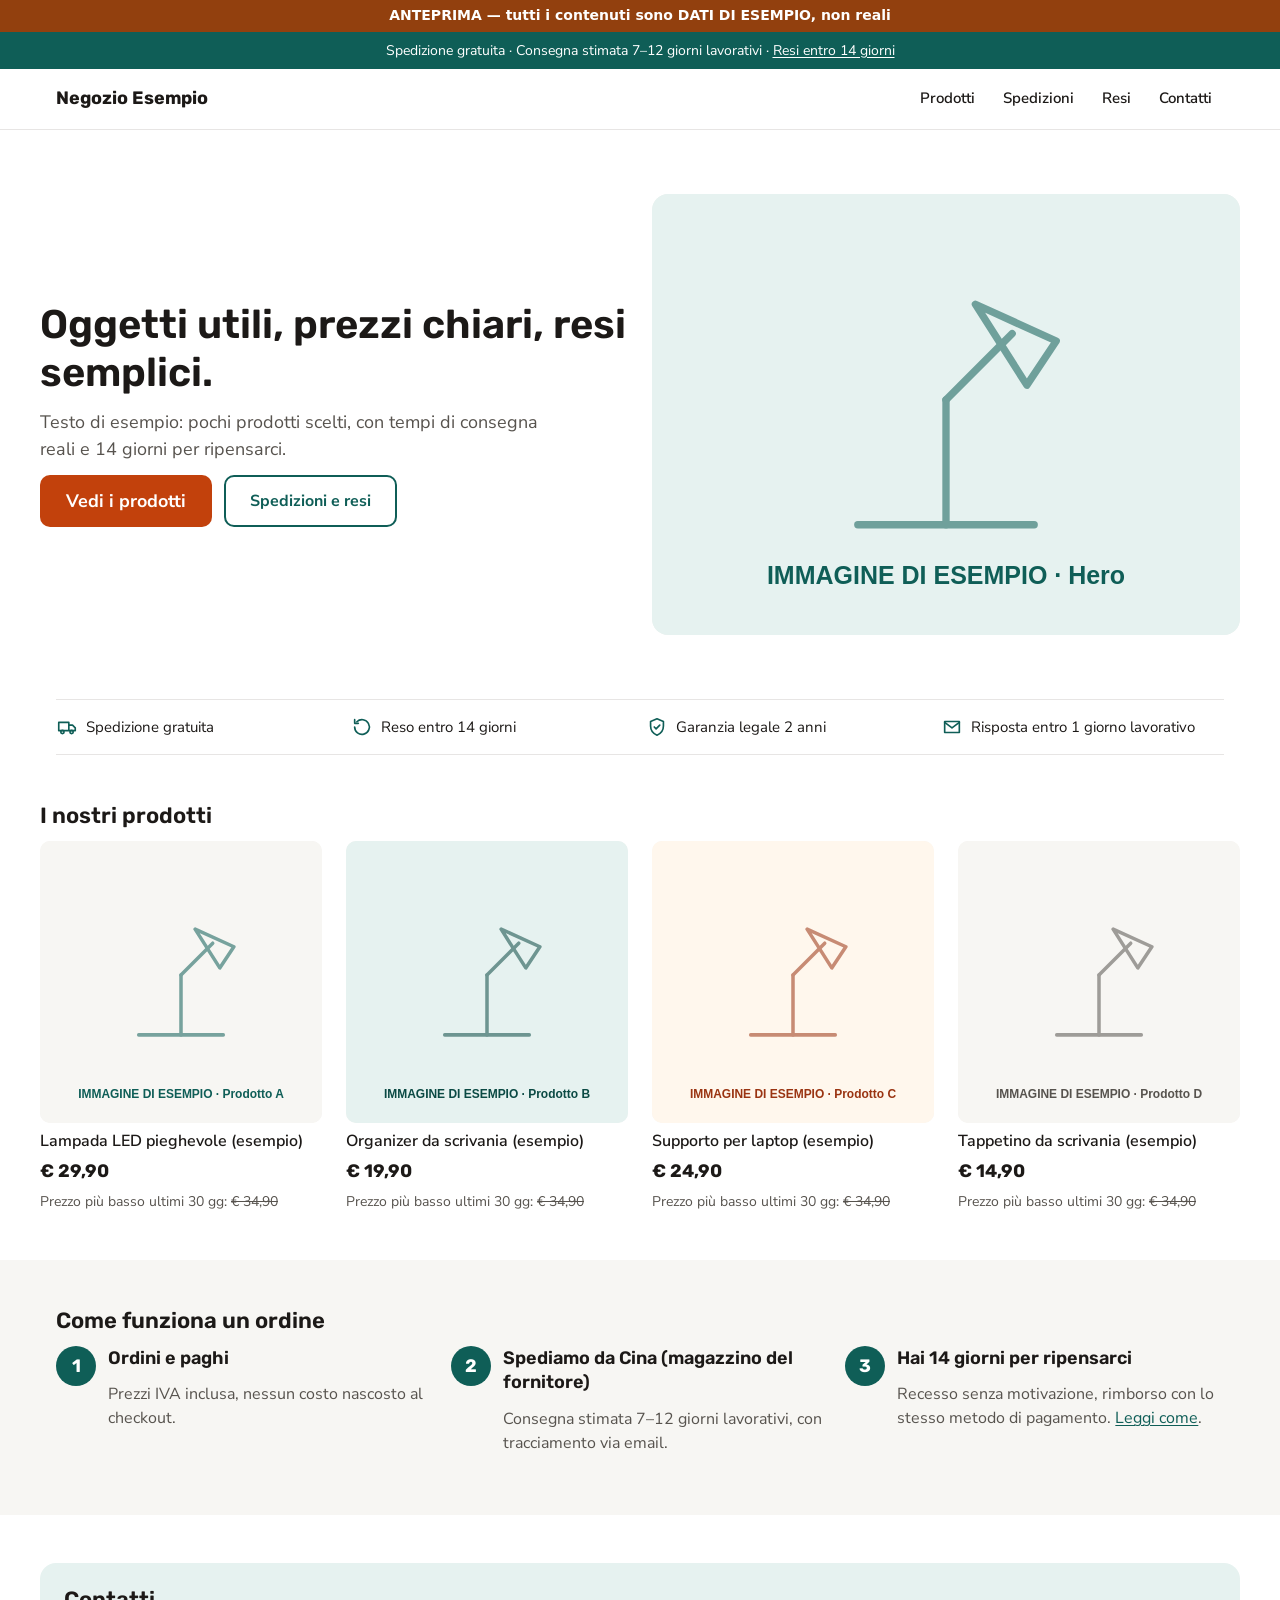
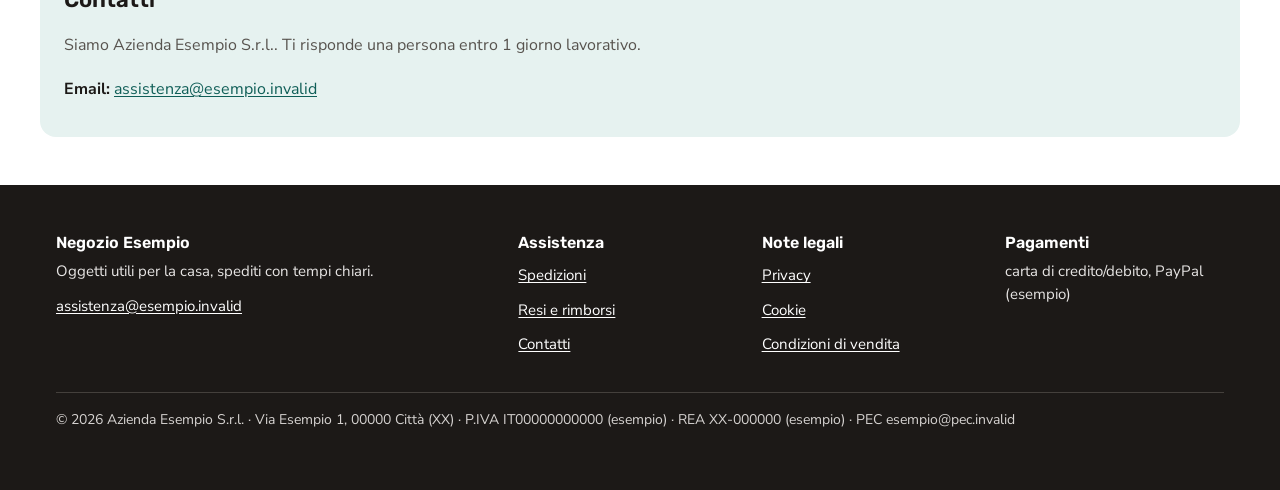
==== dropship-app/site/preview/index.html @ 64894d40 "dropship-app: piano marketing e avanzamento agenti Co-Authored-By: Claude Opus 5.5 <noreply@anthropi" ====
<!doctype html>
<!-- TEMPLATE HOME STORE — sintassi Mustache. Segnaposto: ../design-system.md §6. Stesse regole di onestà della pagina prodotto. -->
<html lang="it">
<head>
<meta charset="utf-8">
<meta name="viewport" content="width=device-width, initial-scale=1">
<title>Negozio Esempio — Oggetti utili per la casa, spediti con tempi chiari.</title>
<meta name="description" content="ESEMPIO — Lampada LED da scrivania pieghevole con 3 tonalità di luce. Spedizione e resi chiari.">
<link rel="canonical" href="https://esempio.invalid/prodotti/lampada-led-pieghevole">
<link rel="preload" href="../template/assets/fonts/rubik-latin.woff2" as="font" type="font/woff2" crossorigin>
<link rel="stylesheet" href="../template/assets/store.css">
<style>:root{--c-brand:#0F5E57;--c-brand-strong:#0B4A44;--c-brand-soft:#E6F2F0;}</style>
<script type="application/ld+json">
{ "@context": "https://schema.org", "@type": "Organization", "name": "Azienda Esempio S.r.l.", "url": "../template/", "email": "assistenza@esempio.invalid", "vatID": "IT00000000000 (esempio)" }
</script>
</head>
<body>
<div style="background:#92400E;color:#fff;text-align:center;font:700 14px/1.4 system-ui,sans-serif;padding:6px 12px">ANTEPRIMA — tutti i contenuti sono DATI DI ESEMPIO, non reali</div>
<a class="skip-link" href="#main">Vai al contenuto</a>

<div class="topbar">Spedizione gratuita · Consegna stimata 7–12 giorni lavorativi · <a href="legal/resi.html">Resi entro 14 giorni</a></div>

<header class="site-header">
  <div class="container">
    <a class="logo" href="index.html" aria-current="page">
      
      <span>Negozio Esempio</span>
    </a>
    <nav class="nav" aria-label="Principale">
      <a href="#prodotti">Prodotti</a>
      <a class="nav-secondary" href="legal/spedizioni.html">Spedizioni</a>
      <a class="nav-secondary" href="legal/resi.html">Resi</a>
      <a href="#contatti">Contatti</a>
    </nav>
  </div>
</header>

<main id="main">
  <section class="container hero">
    <div>
      <h1>Oggetti utili, prezzi chiari, resi semplici.</h1>
      <p class="lead">Testo di esempio: pochi prodotti scelti, con tempi di consegna reali e 14 giorni per ripensarci.</p>
      <div class="cta-row">
        <a class="btn btn-primary" href="#prodotti">Vedi i prodotti</a>
        <a class="btn btn-secondary" href="#come-funziona">Spedizioni e resi</a>
      </div>
    </div>
    <img class="hero-img" src="img/hero.svg" alt="Immagine di esempio" width="800" height="600" fetchpriority="high">
  </section>

  <div class="container">
    <ul class="trust-strip" aria-label="In breve">
      <li><svg viewBox="0 0 24 24" fill="none" stroke="currentColor" stroke-width="1.8" stroke-linecap="round" stroke-linejoin="round" aria-hidden="true"><path d="M3 7h11v9H3zM14 10h4l3 3v3h-7"/><circle cx="7" cy="17.5" r="1.8"/><circle cx="17" cy="17.5" r="1.8"/></svg>Spedizione gratuita</li>
      <li><svg viewBox="0 0 24 24" fill="none" stroke="currentColor" stroke-width="1.8" stroke-linecap="round" stroke-linejoin="round" aria-hidden="true"><path d="M4 12a8 8 0 1 0 2.4-5.7"/><path d="M4 4v4h4"/></svg>Reso entro 14 giorni</li>
      <li><svg viewBox="0 0 24 24" fill="none" stroke="currentColor" stroke-width="1.8" stroke-linecap="round" stroke-linejoin="round" aria-hidden="true"><path d="M12 3l7 3v5c0 4.5-3 8.3-7 10-4-1.7-7-5.5-7-10V6z"/><path d="M9 12l2 2 4-4"/></svg>Garanzia legale 2 anni</li>
      <li><svg viewBox="0 0 24 24" fill="none" stroke="currentColor" stroke-width="1.8" stroke-linecap="round" stroke-linejoin="round" aria-hidden="true"><path d="M4 6h16v12H4z"/><path d="M4 7l8 6 8-6"/></svg>Risposta entro 1 giorno lavorativo</li>
    </ul>
  </div>

  <section id="prodotti" class="container section" aria-labelledby="h-prod">
    <h2 id="h-prod">I nostri prodotti</h2>
    <ul class="grid-products">
      <li class="card-product">
        <a href="product.html">
          <img src="img/prod-a.svg" alt="Immagine di esempio" width="600" height="600" loading="lazy" decoding="async">
          <span class="name">Lampada LED pieghevole (esempio)</span>
          <span class="p">€ 29,90</span>
          <span class="small muted">Prezzo più basso ultimi 30 gg: <s>€ 34,90</s></span>
        </a>
      </li><li class="card-product">
        <a href="product.html">
          <img src="img/prod-b.svg" alt="Immagine di esempio" width="600" height="600" loading="lazy" decoding="async">
          <span class="name">Organizer da scrivania (esempio)</span>
          <span class="p">€ 19,90</span>
          <span class="small muted">Prezzo più basso ultimi 30 gg: <s>€ 34,90</s></span>
        </a>
      </li><li class="card-product">
        <a href="product.html">
          <img src="img/prod-c.svg" alt="Immagine di esempio" width="600" height="600" loading="lazy" decoding="async">
          <span class="name">Supporto per laptop (esempio)</span>
          <span class="p">€ 24,90</span>
          <span class="small muted">Prezzo più basso ultimi 30 gg: <s>€ 34,90</s></span>
        </a>
      </li><li class="card-product">
        <a href="product.html">
          <img src="img/prod-d.svg" alt="Immagine di esempio" width="600" height="600" loading="lazy" decoding="async">
          <span class="name">Tappetino da scrivania (esempio)</span>
          <span class="p">€ 14,90</span>
          <span class="small muted">Prezzo più basso ultimi 30 gg: <s>€ 34,90</s></span>
        </a>
      </li>
    </ul>
    
  </section>

  <section id="come-funziona" class="section-alt" aria-labelledby="h-how">
    <div class="container">
      <h2 id="h-how">Come funziona un ordine</h2>
      <ol class="steps">
        <li><div><h3>Ordini e paghi</h3><p class="muted">Prezzi IVA inclusa, nessun costo nascosto al checkout.</p></div></li>
        <li><div><h3>Spediamo da Cina (magazzino del fornitore)</h3><p class="muted">Consegna stimata 7–12 giorni lavorativi, con tracciamento via email.</p></div></li>
        <li><div><h3>Hai 14 giorni per ripensarci</h3><p class="muted">Recesso senza motivazione, rimborso con lo stesso metodo di pagamento. <a href="legal/resi.html">Leggi come</a>.</p></div></li>
      </ol>
    </div>
  </section>

  

  <section id="contatti" class="container section" aria-labelledby="h-contact">
    <div class="contact-card">
      <h2 id="h-contact">Contatti</h2>
      <p class="muted">Siamo Azienda Esempio S.r.l.. Ti risponde una persona entro 1 giorno lavorativo.</p>
      <p><strong>Email:</strong> <a href="mailto:assistenza@esempio.invalid">assistenza@esempio.invalid</a></p>
    </div>
  </section>
</main>

<footer class="site-footer">
  <div class="container">
    <div class="footer-grid">
      <div><h2>Negozio Esempio</h2><p>Oggetti utili per la casa, spediti con tempi chiari.</p><p><a href="mailto:assistenza@esempio.invalid">assistenza@esempio.invalid</a></p></div>
      <div><h2>Assistenza</h2><ul><li><a href="legal/spedizioni.html">Spedizioni</a></li><li><a href="legal/resi.html">Resi e rimborsi</a></li><li><a href="#contatti">Contatti</a></li></ul></div>
      <div><h2>Note legali</h2><ul><li><a href="legal/privacy.html">Privacy</a></li><li><a href="legal/cookie.html">Cookie</a></li><li><a href="legal/termini.html">Condizioni di vendita</a></li></ul></div>
      <div><h2>Pagamenti</h2><p>carta di credito/debito, PayPal (esempio)</p></div>
    </div>
    <p class="legal-line">© 2026 Azienda Esempio S.r.l. · Via Esempio 1, 00000 Città (XX) · P.IVA IT00000000000 (esempio) · REA XX-000000 (esempio) · PEC esempio@pec.invalid</p>
  </div>
</footer>
</body>
</html>
---- dropship-app/site/template/assets/store.css ----
/* Store template — CSS unico, nessun framework. Token da ../../design-tokens.json.
   Gli store personalizzano SOLO --c-brand, --c-brand-strong, --c-brand-soft
   (iniettati inline nel <head> dal generatore), con contrasto >= 4.5:1 sul bianco. */

@font-face { font-family: "Rubik"; src: url("fonts/rubik-latin.woff2") format("woff2"); font-weight: 300 900; font-display: swap; }
@font-face { font-family: "Nunito Sans"; src: url("fonts/nunito-sans-latin.woff2") format("woff2"); font-weight: 200 1000; font-display: swap; }

:root {
  /* semantic — colori */
  --c-brand: #0F5E57; --c-brand-strong: #0B4A44; --c-brand-soft: #E6F2F0; --c-on-brand: #FFFFFF;
  --c-cta: #C2410C; --c-cta-strong: #9A3412; --c-on-cta: #FFFFFF;
  --c-bg: #FFFFFF; --c-surface: #F7F6F3; --c-border: #E7E5E4;
  --c-text: #1C1917; --c-text-muted: #57534E; --c-text-subtle: #78716C;
  --c-success: #15803D; --c-success-soft: #F0FDF4;
  --c-danger: #B91C1C; --c-danger-soft: #FEF2F2;
  --c-notice: #92400E; --c-notice-soft: #FFFBEB;
  /* tipografia */
  --f-display: "Rubik", system-ui, -apple-system, "Segoe UI", Roboto, Arial, sans-serif;
  --f-body: "Nunito Sans", system-ui, -apple-system, "Segoe UI", Roboto, Arial, sans-serif;
  --fs-xs: .875rem; --fs-sm: .9375rem; --fs-md: 1rem; --fs-lg: 1.125rem; --fs-xl: 1.375rem; --fs-2xl: 1.625rem; --fs-3xl: 2rem; --fs-4xl: 2.5rem;
  /* spazi, raggi, ombre */
  --s-1: .25rem; --s-2: .5rem; --s-3: .75rem; --s-4: 1rem; --s-5: 1.5rem; --s-6: 2rem; --s-7: 3rem; --s-8: 4rem;
  --r-sm: 6px; --r-md: 10px; --r-lg: 16px; --r-pill: 999px;
  --sh-sm: 0 1px 2px rgba(28,25,23,.06), 0 1px 3px rgba(28,25,23,.08);
  --sh-up: 0 -4px 16px rgba(28,25,23,.10);
  --t-fast: 150ms; --t-base: 220ms; --ease: cubic-bezier(.2,0,0,1);
  --container: 1200px; --measure: 68ch; --tap: 48px;
}

*, *::before, *::after { box-sizing: border-box; }
html { -webkit-text-size-adjust: 100%; }
body { margin: 0; background: var(--c-bg); color: var(--c-text); font: 400 var(--fs-md)/1.5 var(--f-body); }
img { max-width: 100%; height: auto; display: block; }
h1, h2, h3 { font-family: var(--f-display); font-weight: 600; line-height: 1.2; margin: 0 0 var(--s-3); }
h1 { font-size: var(--fs-2xl); } h2 { font-size: var(--fs-xl); } h3 { font-size: var(--fs-lg); line-height: 1.35; }
p { margin: 0 0 var(--s-3); }
a { color: var(--c-brand); text-underline-offset: 2px; }
a:hover { color: var(--c-brand-strong); }
:focus-visible { outline: 3px solid var(--c-brand); outline-offset: 2px; border-radius: 4px; }
.visually-hidden { position: absolute !important; width: 1px; height: 1px; overflow: hidden; clip: rect(0 0 0 0); white-space: nowrap; }
.skip-link { position: absolute; left: var(--s-4); top: -100px; background: var(--c-brand); color: var(--c-on-brand); padding: var(--s-2) var(--s-4); border-radius: var(--r-sm); z-index: 100; }
.skip-link:focus { top: var(--s-2); }
.container { width: 100%; max-width: var(--container); margin: 0 auto; padding: 0 var(--s-4); }
.muted { color: var(--c-text-muted); }
.small { font-size: var(--fs-xs); }

/* barra info + header */
.topbar { background: var(--c-brand); color: var(--c-on-brand); font-size: var(--fs-xs); text-align: center; padding: var(--s-2) var(--s-4); }
.topbar a { color: inherit; }
.site-header { border-bottom: 1px solid var(--c-border); background: var(--c-bg); }
.site-header .container { display: flex; align-items: center; justify-content: space-between; gap: var(--s-4); min-height: 60px; }
.logo { font-family: var(--f-display); font-weight: 700; font-size: var(--fs-lg); color: var(--c-text); text-decoration: none; display: inline-flex; align-items: center; gap: var(--s-2); }
.logo img { max-height: 32px; width: auto; }
.nav { display: flex; gap: var(--s-1); flex-wrap: wrap; }
.nav a { display: inline-flex; align-items: center; min-height: var(--tap); padding: 0 var(--s-3); color: var(--c-text); text-decoration: none; font-weight: 600; font-size: var(--fs-sm); border-radius: var(--r-sm); }
.nav a:hover { background: var(--c-surface); }
.nav .nav-secondary { display: none; }

/* breadcrumb */
.breadcrumb { font-size: var(--fs-xs); color: var(--c-text-muted); padding: var(--s-3) 0; }
.breadcrumb ol { list-style: none; display: flex; flex-wrap: wrap; gap: var(--s-1); margin: 0; padding: 0; }
.breadcrumb li + li::before { content: "/"; margin-right: var(--s-1); color: var(--c-text-subtle); }

/* bottoni */
.btn { display: inline-flex; align-items: center; justify-content: center; gap: var(--s-2); min-height: var(--tap); padding: 0 var(--s-5); border-radius: var(--r-md); font: 700 var(--fs-md)/1 var(--f-body); text-decoration: none; cursor: pointer; border: 2px solid transparent; transition: background-color var(--t-fast) var(--ease), color var(--t-fast) var(--ease); }
.btn-primary { background: var(--c-cta); color: var(--c-on-cta); min-height: 52px; width: 100%; font-size: var(--fs-lg); }
.btn-primary:hover { background: var(--c-cta-strong); color: var(--c-on-cta); }
.btn-secondary { background: var(--c-bg); color: var(--c-brand); border-color: var(--c-brand); }
.btn-secondary:hover { background: var(--c-brand-soft); }
.btn[aria-disabled="true"], .btn:disabled { background: var(--c-border); color: var(--c-text-muted); cursor: not-allowed; }

/* pagina prodotto */
.product { display: grid; gap: var(--s-5); padding-bottom: var(--s-6); }
.gallery { margin: 0 calc(var(--s-4) * -1); }
.gallery-track { display: flex; overflow-x: auto; scroll-snap-type: x mandatory; gap: var(--s-2); padding: 0 var(--s-4); list-style: none; margin: 0; scrollbar-width: thin; }
.gallery-track li { flex: 0 0 88%; scroll-snap-align: center; }
.gallery-track img, .gallery-ph { width: 100%; aspect-ratio: 1 / 1; object-fit: cover; border-radius: var(--r-lg); background: var(--c-surface); }
.gallery-hint { font-size: var(--fs-xs); color: var(--c-text-muted); text-align: center; margin-top: var(--s-2); }
.product-title { margin-bottom: var(--s-2); }
.price-block { display: flex; flex-wrap: wrap; align-items: baseline; gap: var(--s-2) var(--s-3); margin: var(--s-3) 0 var(--s-1); }
.price { font: 700 var(--fs-2xl)/1.2 var(--f-display); }
.price-ref { color: var(--c-text-muted); font-size: var(--fs-sm); }
.price-note { font-size: var(--fs-xs); color: var(--c-text-muted); margin: 0 0 var(--s-4); }
.stock { display: inline-flex; align-items: center; gap: var(--s-2); color: var(--c-success); font-weight: 600; font-size: var(--fs-sm); margin-bottom: var(--s-4); }
.stock svg { width: 18px; height: 18px; }
.bullets { list-style: none; padding: 0; margin: 0 0 var(--s-5); display: grid; gap: var(--s-2); }
.bullets li { display: grid; grid-template-columns: 22px 1fr; gap: var(--s-2); align-items: start; }
.bullets li::before { content: ""; width: 20px; height: 20px; margin-top: 2px; border-radius: 50%; background: var(--c-brand-soft) url("data:image/svg+xml,%3Csvg xmlns='http://www.w3.org/2000/svg' viewBox='0 0 20 20'%3E%3Cpath d='M5 10.5l3 3 7-7' fill='none' stroke='%230F5E57' stroke-width='2.2' stroke-linecap='round' stroke-linejoin='round'/%3E%3C/svg%3E") center/16px no-repeat; }
.buy { display: grid; gap: var(--s-3); margin-bottom: var(--s-5); }
.qty { display: flex; align-items: center; gap: var(--s-3); }
.qty label { font-weight: 600; }
.qty select { min-height: var(--tap); min-width: 88px; padding: 0 var(--s-3); font: inherit; border: 1px solid var(--c-text-subtle); border-radius: var(--r-md); background: var(--c-bg); color: var(--c-text); }
.pay-note { font-size: var(--fs-xs); color: var(--c-text-muted); text-align: center; margin: 0; }

.info-list { list-style: none; padding: 0; margin: 0 0 var(--s-5); display: grid; gap: var(--s-2); }
.info-row { display: grid; grid-template-columns: 24px 1fr; gap: var(--s-3); padding: var(--s-3) var(--s-4); background: var(--c-surface); border-radius: var(--r-md); font-size: var(--fs-sm); }
.info-row svg { width: 24px; height: 24px; color: var(--c-brand); }
.info-row strong { display: block; font-size: var(--fs-md); }
.notice { background: var(--c-notice-soft); color: var(--c-notice); border-left: 4px solid var(--c-notice); padding: var(--s-3) var(--s-4); border-radius: var(--r-sm); font-size: var(--fs-sm); }

.section { padding: var(--s-7) 0 0; }
.section-alt { background: var(--c-surface); padding: var(--s-7) 0; margin-top: var(--s-7); }
.prose { max-width: var(--measure); }
details.acc { border-bottom: 1px solid var(--c-border); }
details.acc summary { list-style: none; cursor: pointer; min-height: var(--tap); display: flex; align-items: center; justify-content: space-between; gap: var(--s-3); font: 600 var(--fs-md)/1.35 var(--f-display); padding: var(--s-3) 0; }
details.acc summary::-webkit-details-marker { display: none; }
details.acc summary::after { content: "+"; font-size: var(--fs-xl); color: var(--c-brand); }
details.acc[open] summary::after { content: "\2212"; }
details.acc > div { padding: 0 0 var(--s-4); color: var(--c-text-muted); }

/* recensioni: solo reali */
.reviews-summary { display: flex; align-items: center; gap: var(--s-3); margin-bottom: var(--s-4); }
.review-list { list-style: none; padding: 0; margin: 0; display: grid; gap: var(--s-3); }
.review { background: var(--c-bg); border: 1px solid var(--c-border); border-radius: var(--r-lg); padding: var(--s-4); }
.review-head { display: flex; flex-wrap: wrap; justify-content: space-between; gap: var(--s-2); font-size: var(--fs-sm); margin-bottom: var(--s-2); }
.stars { color: var(--c-text); font-weight: 700; letter-spacing: 1px; }
.verified { display: inline-flex; align-items: center; gap: var(--s-1); color: var(--c-success); font-size: var(--fs-xs); font-weight: 600; }
.reviews-empty { color: var(--c-text-muted); background: var(--c-bg); border: 1px dashed var(--c-border); border-radius: var(--r-lg); padding: var(--s-4); }

/* contatti + footer */
.contact-card { display: grid; gap: var(--s-2); background: var(--c-brand-soft); border-radius: var(--r-lg); padding: var(--s-5); }
.site-footer { background: var(--c-text); color: #E7E5E4; margin-top: var(--s-7); padding: var(--s-7) 0 calc(var(--s-7) + 72px); font-size: var(--fs-sm); }
.site-footer a { color: #FFFFFF; }
.site-footer h2 { font-size: var(--fs-md); color: #FFFFFF; margin-bottom: var(--s-2); }
.footer-grid { display: grid; gap: var(--s-5); }
.footer-grid ul { list-style: none; padding: 0; margin: 0; display: grid; gap: var(--s-1); }
.footer-grid ul a { display: inline-block; padding: var(--s-1) 0; }
.legal-line { border-top: 1px solid #44403C; margin-top: var(--s-6); padding-top: var(--s-4); color: #D6D3D1; font-size: var(--fs-xs); }

/* barra acquisto sticky (solo mobile) */
.buy-bar { position: fixed; inset: auto 0 0 0; z-index: 50; background: var(--c-bg); box-shadow: var(--sh-up); padding: var(--s-3) var(--s-4) calc(var(--s-3) + env(safe-area-inset-bottom)); display: flex; align-items: center; gap: var(--s-3); }
.buy-bar .price { font-size: var(--fs-xl); white-space: nowrap; }
.buy-bar .btn-primary { flex: 1; min-height: var(--tap); font-size: var(--fs-md); }

/* home */
.hero { padding: var(--s-6) 0; display: grid; gap: var(--s-5); align-items: center; }
.hero h1 { font-size: var(--fs-3xl); }
.hero .lead { font-size: var(--fs-lg); color: var(--c-text-muted); max-width: 46ch; }
.hero-img { border-radius: var(--r-lg); background: var(--c-surface); aspect-ratio: 4 / 3; object-fit: cover; width: 100%; }
.cta-row { display: flex; flex-wrap: wrap; gap: var(--s-3); }
.cta-row .btn-primary { width: auto; }
.trust-strip { list-style: none; margin: 0; padding: var(--s-4) 0; display: grid; grid-template-columns: repeat(2, 1fr); gap: var(--s-3); border-block: 1px solid var(--c-border); font-size: var(--fs-sm); }
.trust-strip li { display: flex; gap: var(--s-2); align-items: center; }
.trust-strip svg { flex: 0 0 22px; width: 22px; height: 22px; color: var(--c-brand); }
.grid-products { list-style: none; padding: 0; margin: 0; display: grid; grid-template-columns: repeat(2, 1fr); gap: var(--s-4) var(--s-3); }
.card-product a { color: var(--c-text); text-decoration: none; display: grid; gap: var(--s-2); }
.card-product img { aspect-ratio: 1 / 1; object-fit: cover; border-radius: var(--r-md); background: var(--c-surface); width: 100%; }
.card-product .name { font-weight: 600; line-height: 1.35; }
.card-product .p { font: 700 var(--fs-lg)/1.2 var(--f-display); }
.steps { list-style: none; counter-reset: s; padding: 0; margin: 0; display: grid; gap: var(--s-4); }
.steps li { counter-increment: s; display: grid; grid-template-columns: 40px 1fr; gap: var(--s-3); }
.steps li::before { content: counter(s); width: 40px; height: 40px; border-radius: 50%; display: grid; place-items: center; background: var(--c-brand); color: var(--c-on-brand); font: 700 var(--fs-lg)/1 var(--f-display); }

/* pagine legali */
.draft-banner { background: var(--c-notice-soft); color: var(--c-notice); border: 2px dashed var(--c-notice); border-radius: var(--r-md); padding: var(--s-3) var(--s-4); font-weight: 700; margin: var(--s-4) 0; }
.legal { max-width: var(--measure); padding-bottom: var(--s-6); }
.legal h2 { margin-top: var(--s-6); }
.legal table { border-collapse: collapse; width: 100%; font-size: var(--fs-sm); }
.legal th, .legal td { border: 1px solid var(--c-border); padding: var(--s-2) var(--s-3); text-align: left; vertical-align: top; }
.legal th { background: var(--c-surface); }
.ph { background: var(--c-notice-soft); color: var(--c-notice); padding: 0 4px; border-radius: 3px; font-weight: 600; }

/* breakpoint */
@media (min-width: 480px) {
  .trust-strip { grid-template-columns: repeat(4, 1fr); }
}
@media (min-width: 768px) {
  h1 { font-size: var(--fs-3xl); }
  .nav .nav-secondary { display: inline-flex; }
  .product { grid-template-columns: 1.1fr 1fr; gap: var(--s-7); align-items: start; padding-top: var(--s-2); }
  .gallery { margin: 0; position: sticky; top: var(--s-4); }
  .gallery-track { padding: 0; display: grid; grid-template-columns: repeat(2, 1fr); overflow: visible; }
  .gallery-track li:first-child { grid-column: 1 / -1; }
  .gallery-hint { display: none; }
  .buy-bar { display: none; }
  .site-footer { padding-bottom: var(--s-7); }
  .footer-grid { grid-template-columns: 2fr 1fr 1fr 1fr; }
  .hero { grid-template-columns: 1fr 1fr; padding: var(--s-8) 0; }
  .hero h1 { font-size: var(--fs-4xl); }
  .grid-products { grid-template-columns: repeat(4, 1fr); gap: var(--s-5); }
  .steps { grid-template-columns: repeat(3, 1fr); }
  .review-list { grid-template-columns: repeat(2, 1fr); }
  .btn-primary.buy-main { max-width: 420px; }
}
@media (prefers-reduced-motion: reduce) {
  *, *::before, *::after { transition-duration: 0ms !important; animation-duration: 0ms !important; scroll-behavior: auto !important; }
}
@media print { .buy-bar, .topbar, .nav { display: none; } }
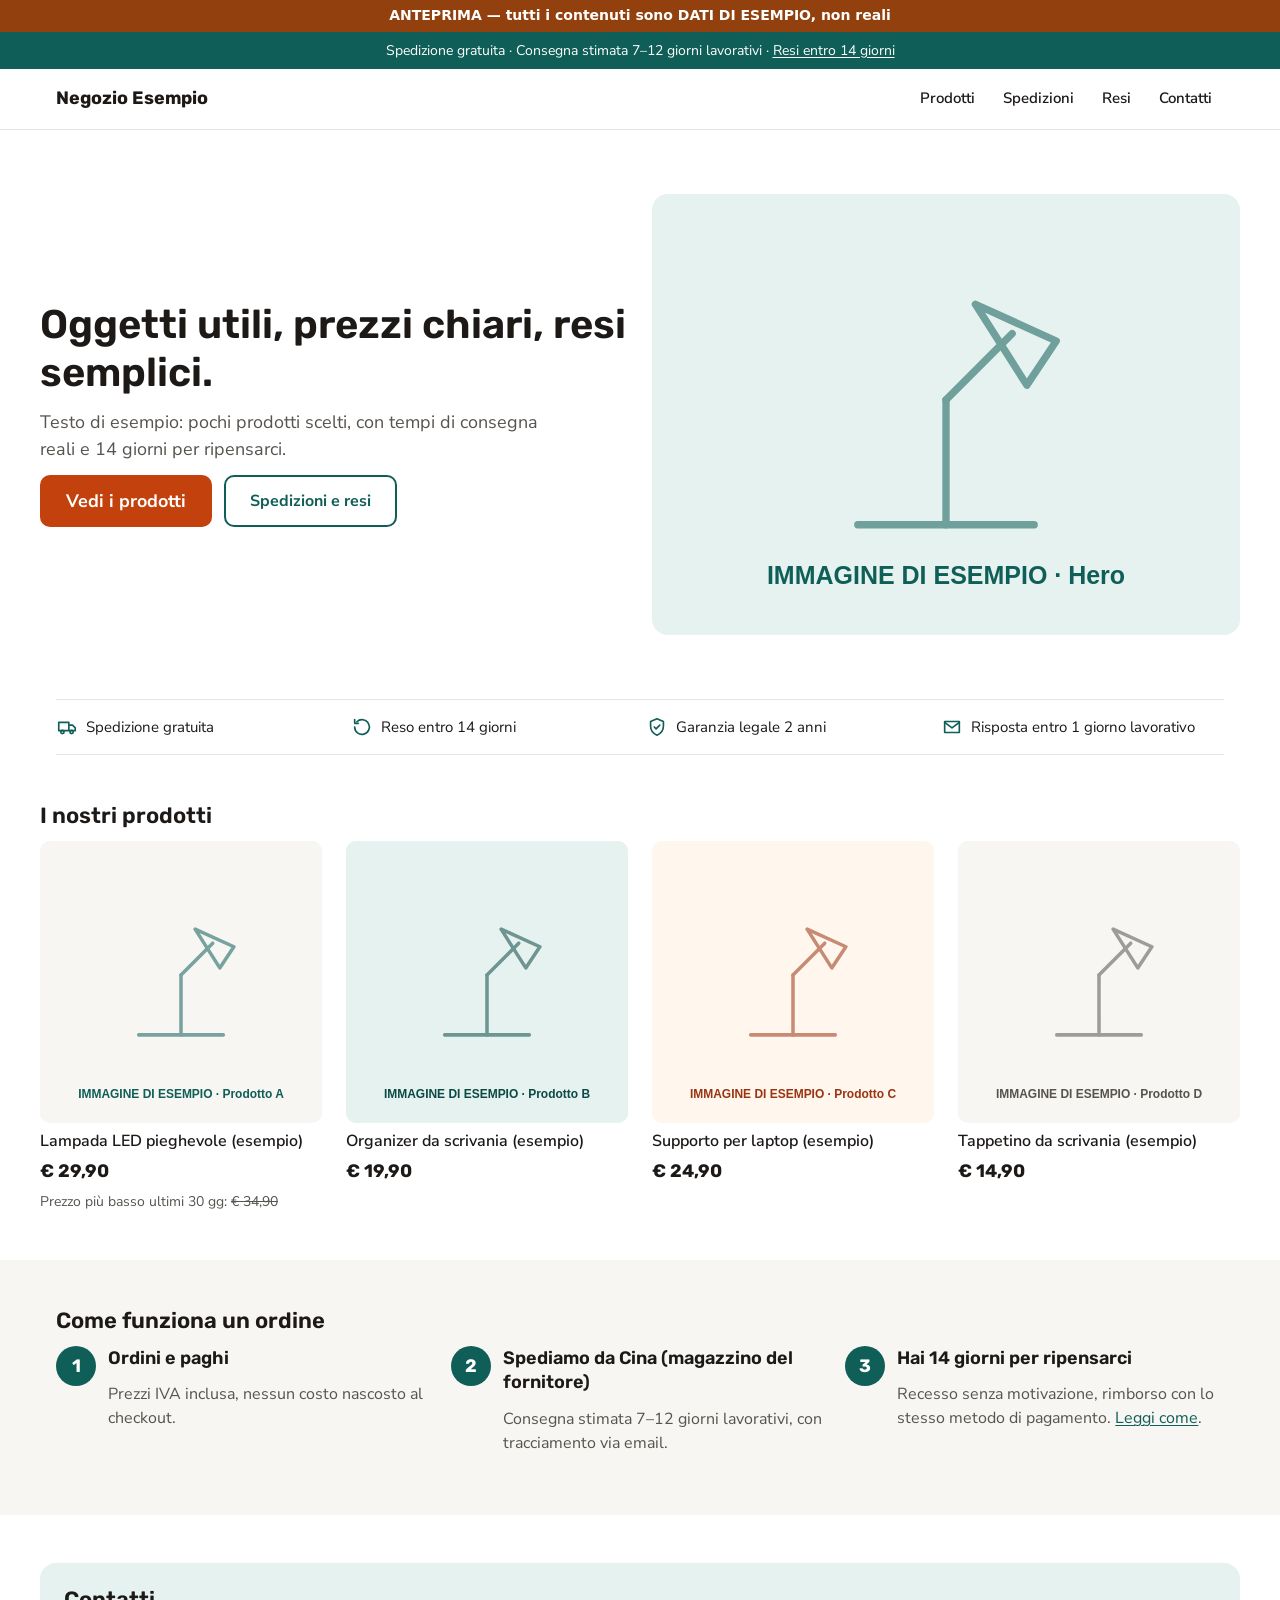
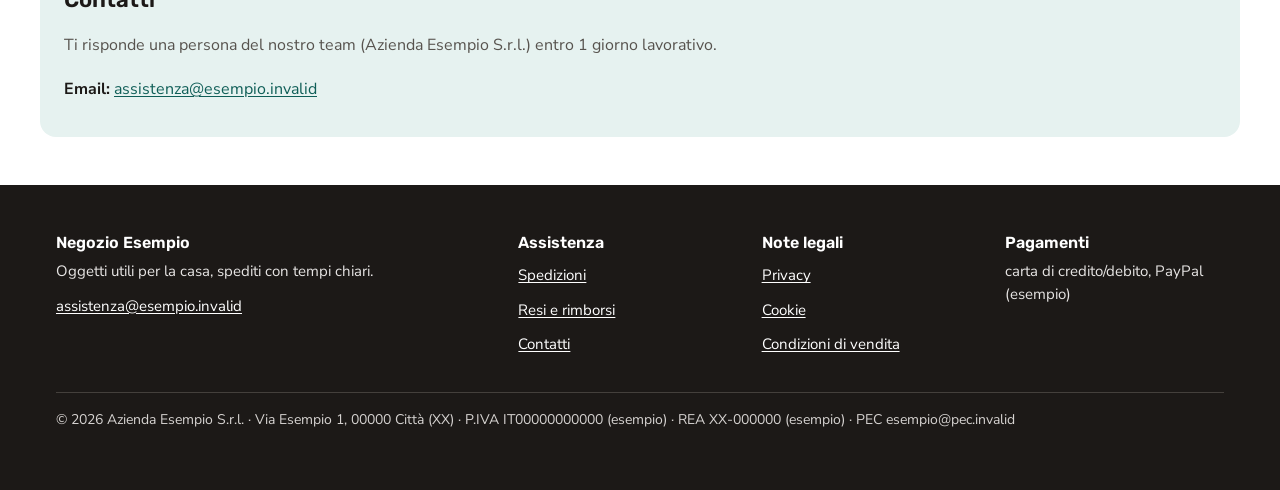
==== commit 3b99981f: "dropship-app: brand, design system e template store Co-Authored-By: Claude Opus 5.5 <noreply@anthrop" ====
--- a/dropship-app/site/preview/index.html
+++ b/dropship-app/site/preview/index.html
@@ -72,21 +72,21 @@
           <img src="img/prod-b.svg" alt="Immagine di esempio" width="600" height="600" loading="lazy" decoding="async">
           <span class="name">Organizer da scrivania (esempio)</span>
           <span class="p">€ 19,90</span>
-          <span class="small muted">Prezzo più basso ultimi 30 gg: <s>€ 34,90</s></span>
+          
         </a>
       </li><li class="card-product">
         <a href="product.html">
           <img src="img/prod-c.svg" alt="Immagine di esempio" width="600" height="600" loading="lazy" decoding="async">
           <span class="name">Supporto per laptop (esempio)</span>
           <span class="p">€ 24,90</span>
-          <span class="small muted">Prezzo più basso ultimi 30 gg: <s>€ 34,90</s></span>
+          
         </a>
       </li><li class="card-product">
         <a href="product.html">
           <img src="img/prod-d.svg" alt="Immagine di esempio" width="600" height="600" loading="lazy" decoding="async">
           <span class="name">Tappetino da scrivania (esempio)</span>
           <span class="p">€ 14,90</span>
-          <span class="small muted">Prezzo più basso ultimi 30 gg: <s>€ 34,90</s></span>
+          
         </a>
       </li>
     </ul>
@@ -109,7 +109,7 @@
   <section id="contatti" class="container section" aria-labelledby="h-contact">
     <div class="contact-card">
       <h2 id="h-contact">Contatti</h2>
-      <p class="muted">Siamo Azienda Esempio S.r.l.. Ti risponde una persona entro 1 giorno lavorativo.</p>
+      <p class="muted">Ti risponde una persona del nostro team (Azienda Esempio S.r.l.) entro 1 giorno lavorativo.</p>
       <p><strong>Email:</strong> <a href="mailto:assistenza@esempio.invalid">assistenza@esempio.invalid</a></p>
     </div>
   </section>
--- a/dropship-app/site/template/assets/store.css
+++ b/dropship-app/site/template/assets/store.css
@@ -169,7 +169,7 @@
   .nav .nav-secondary { display: inline-flex; }
   .product { grid-template-columns: 1.1fr 1fr; gap: var(--s-7); align-items: start; padding-top: var(--s-2); }
   .gallery { margin: 0; position: sticky; top: var(--s-4); }
-  .gallery-track { padding: 0; display: grid; grid-template-columns: repeat(2, 1fr); overflow: visible; }
+  .gallery-track { padding: 0; display: grid; grid-template-columns: repeat(3, 1fr); overflow: visible; }
   .gallery-track li:first-child { grid-column: 1 / -1; }
   .gallery-hint { display: none; }
   .buy-bar { display: none; }
